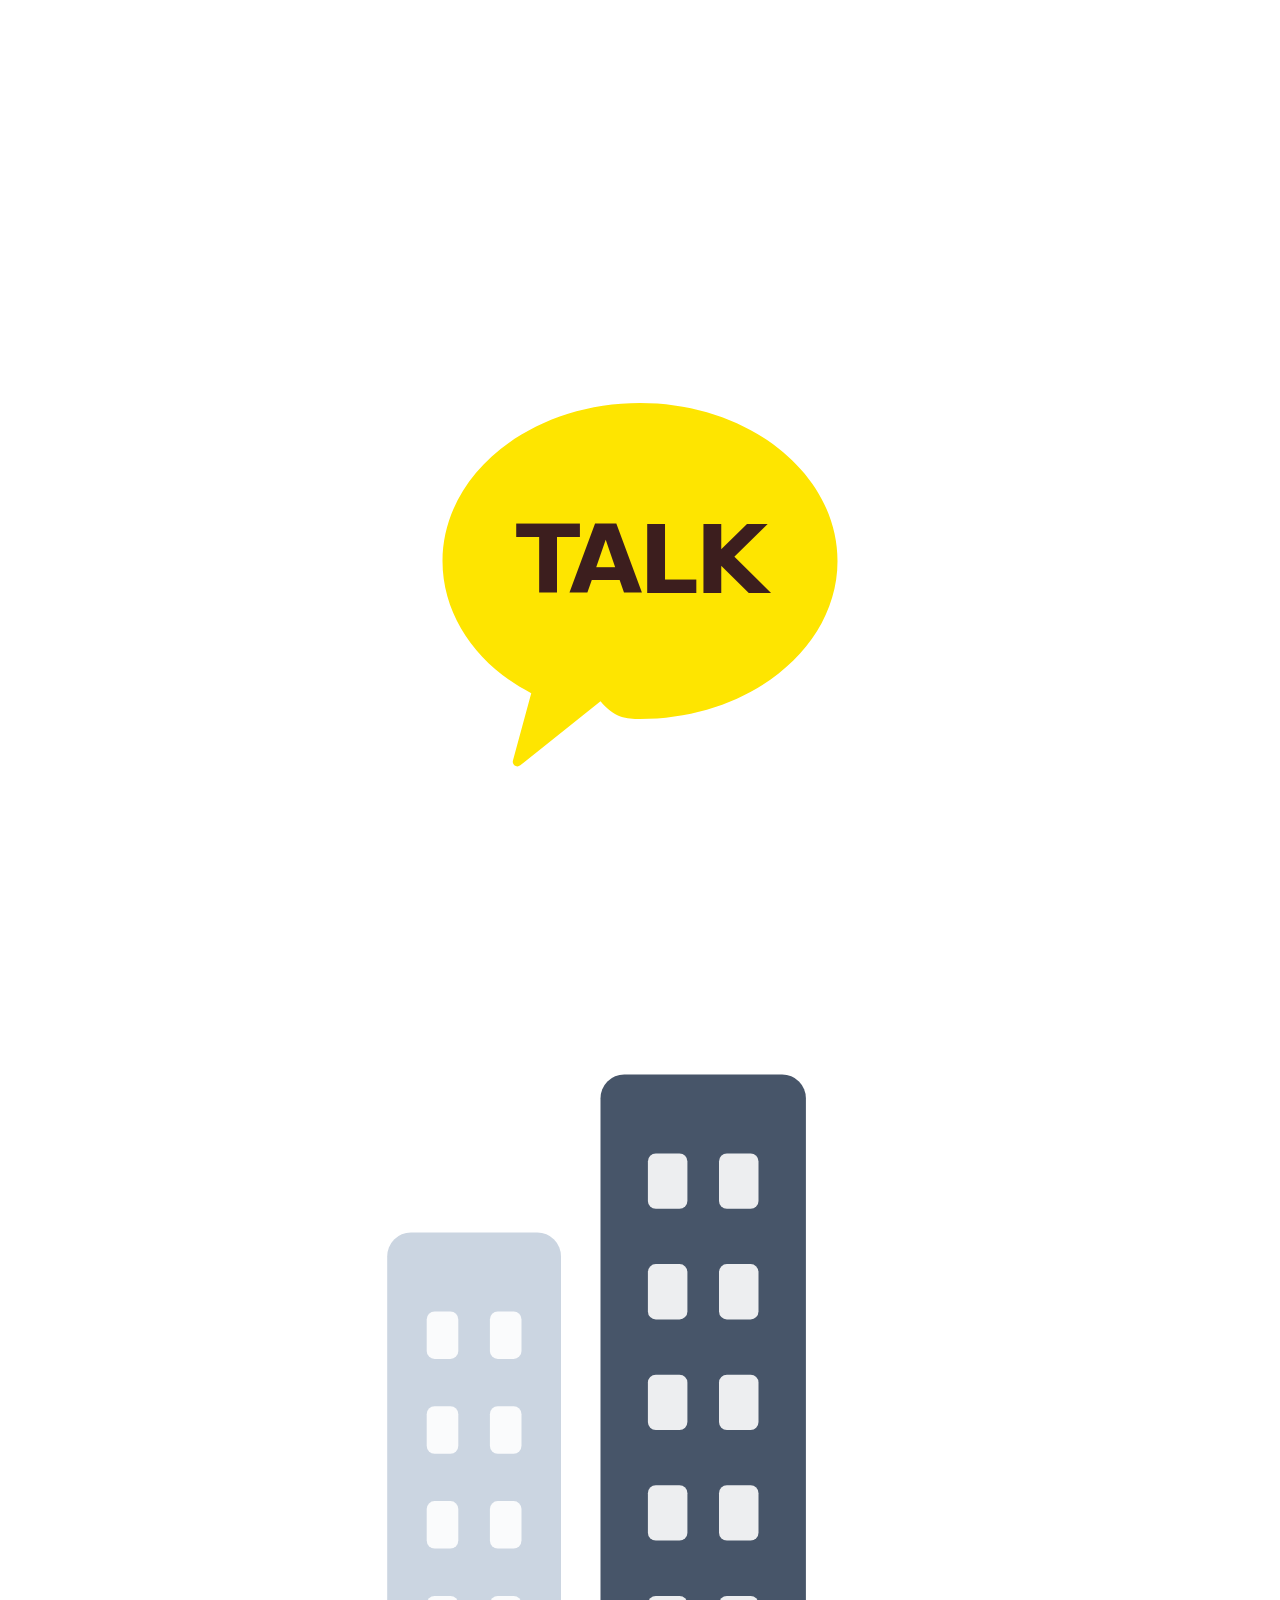
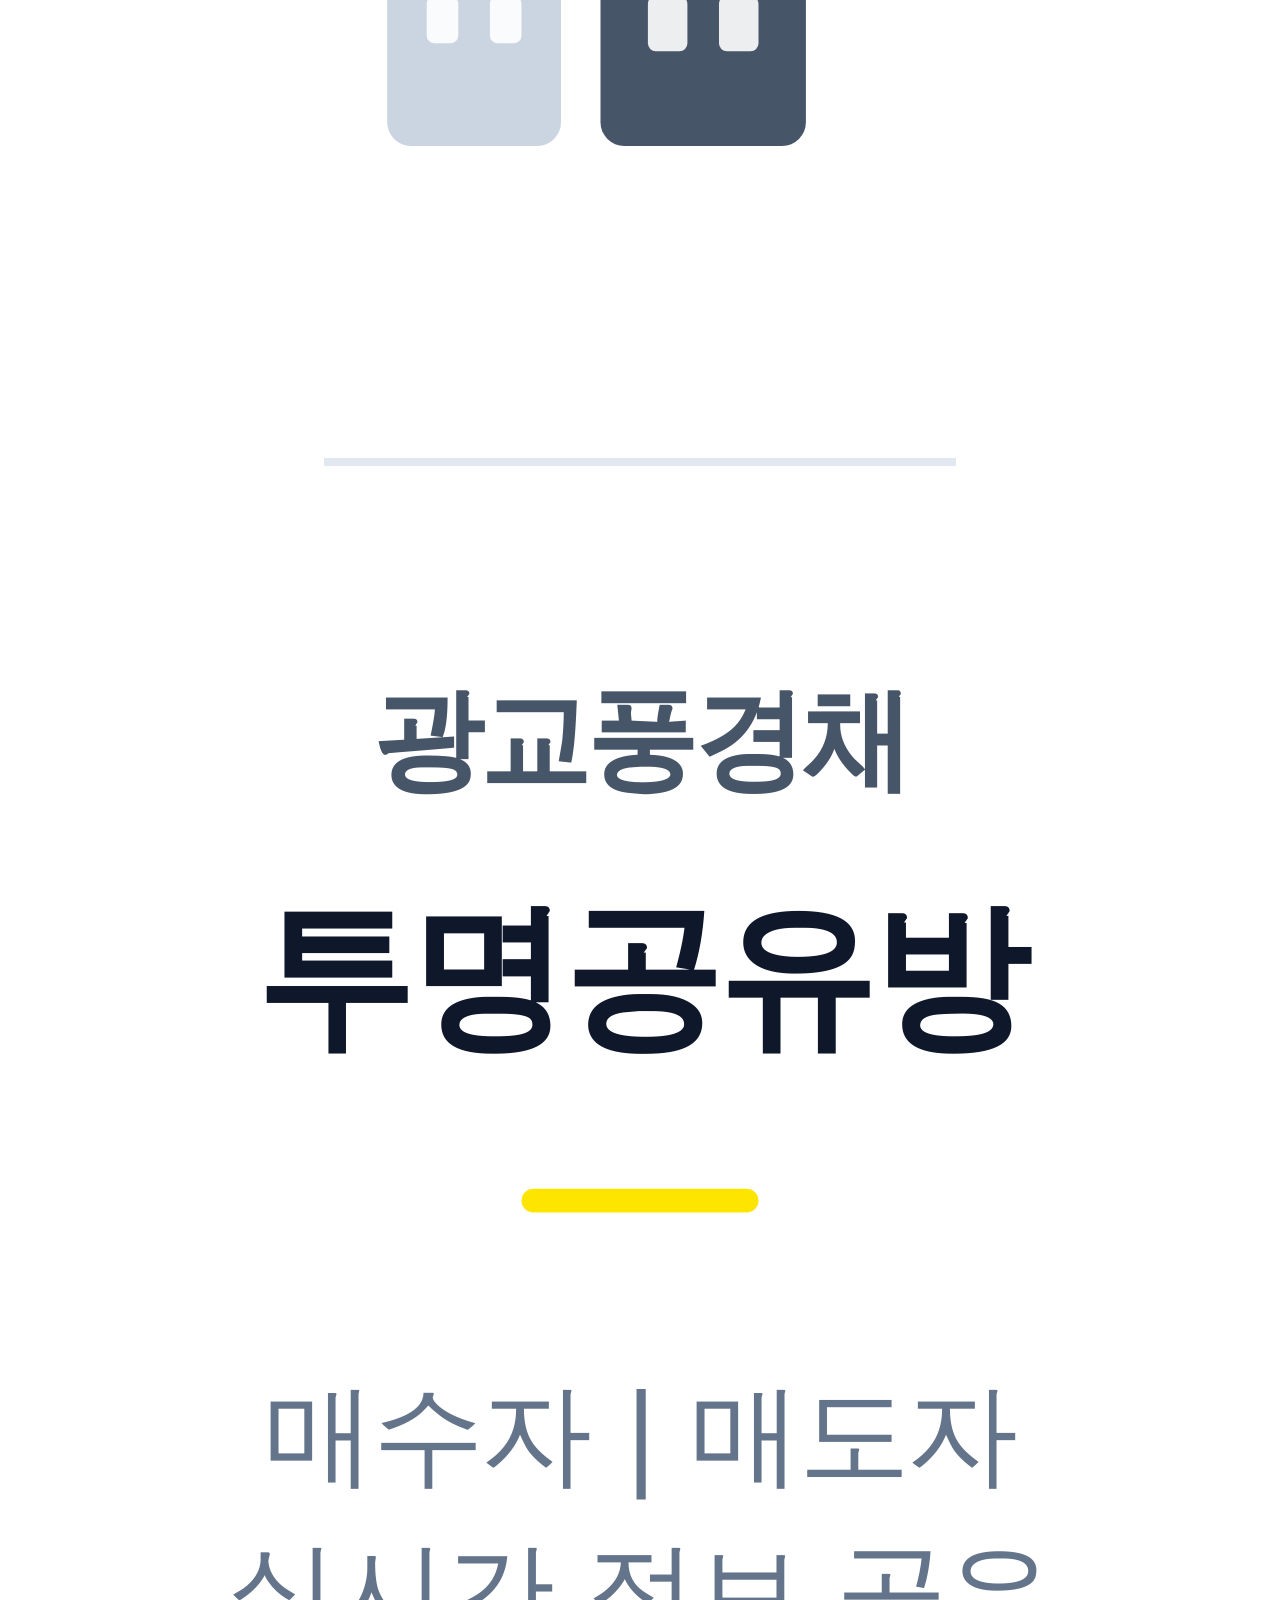
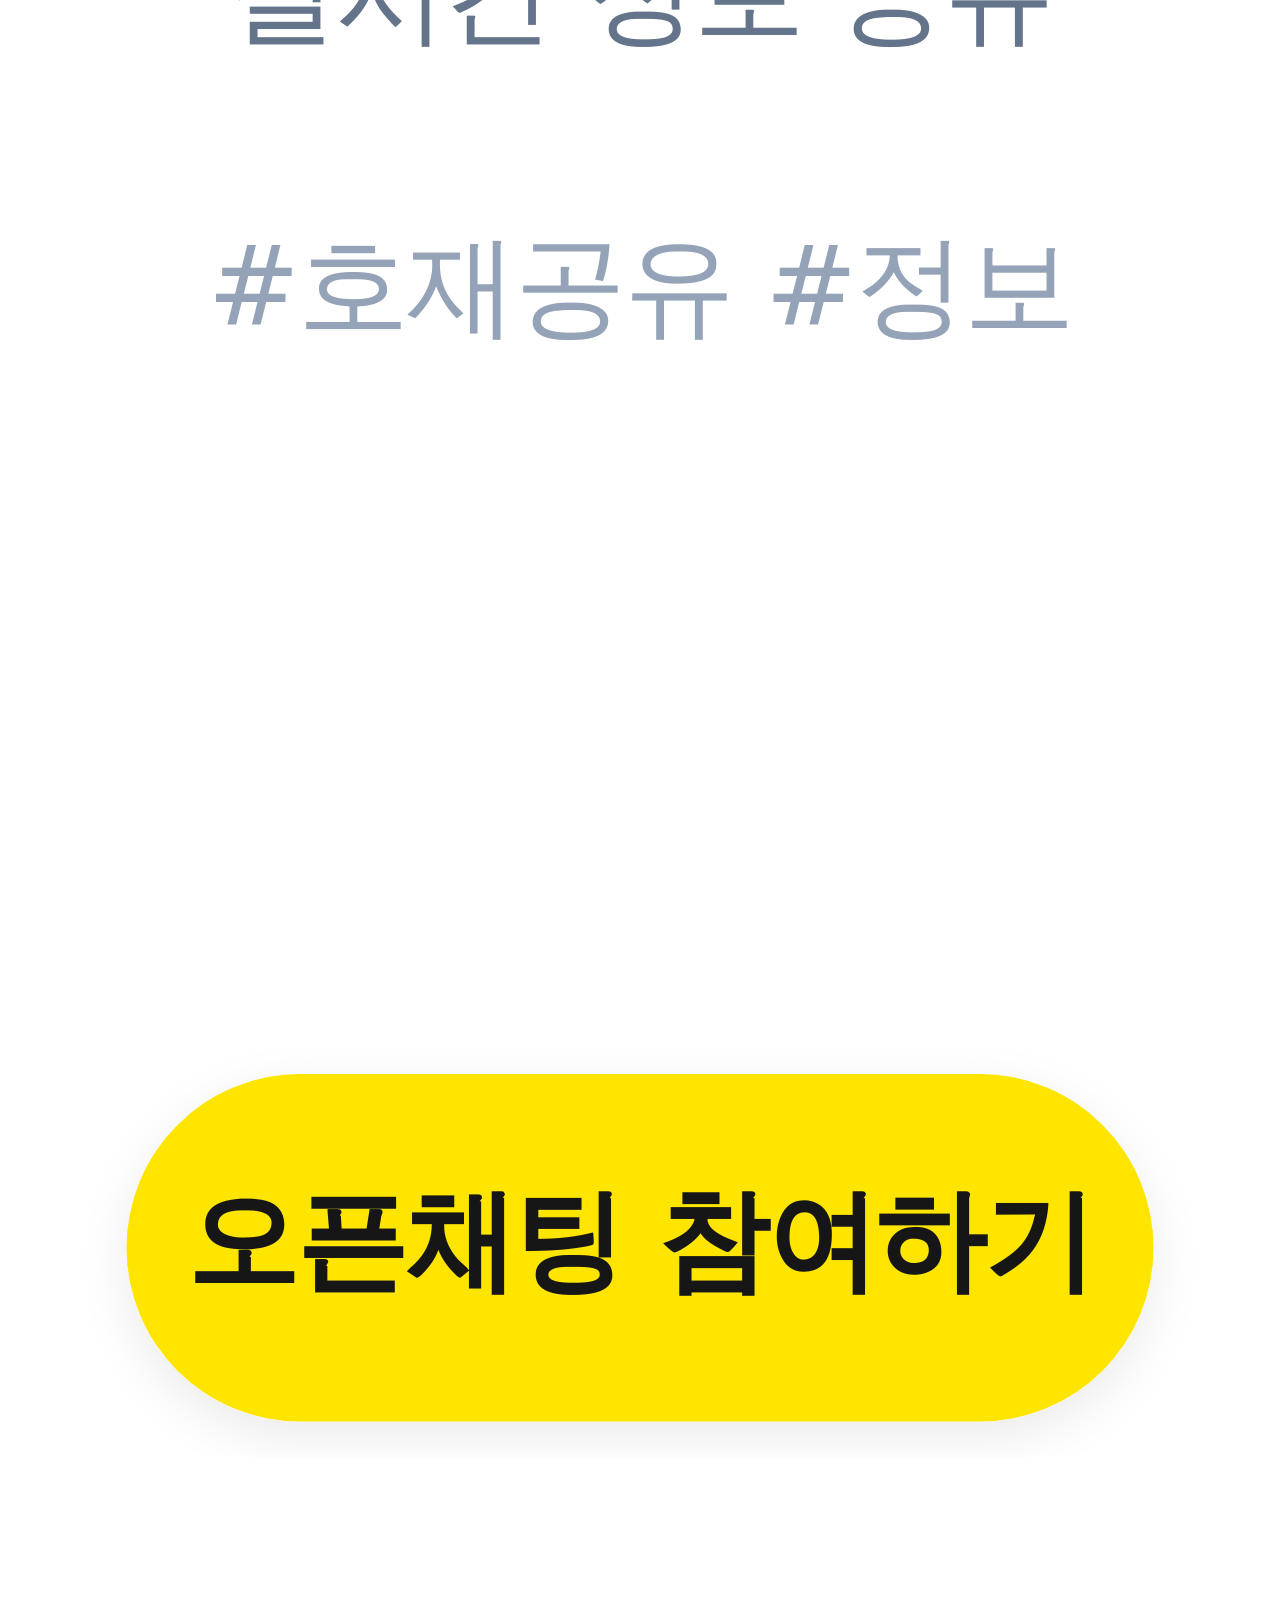
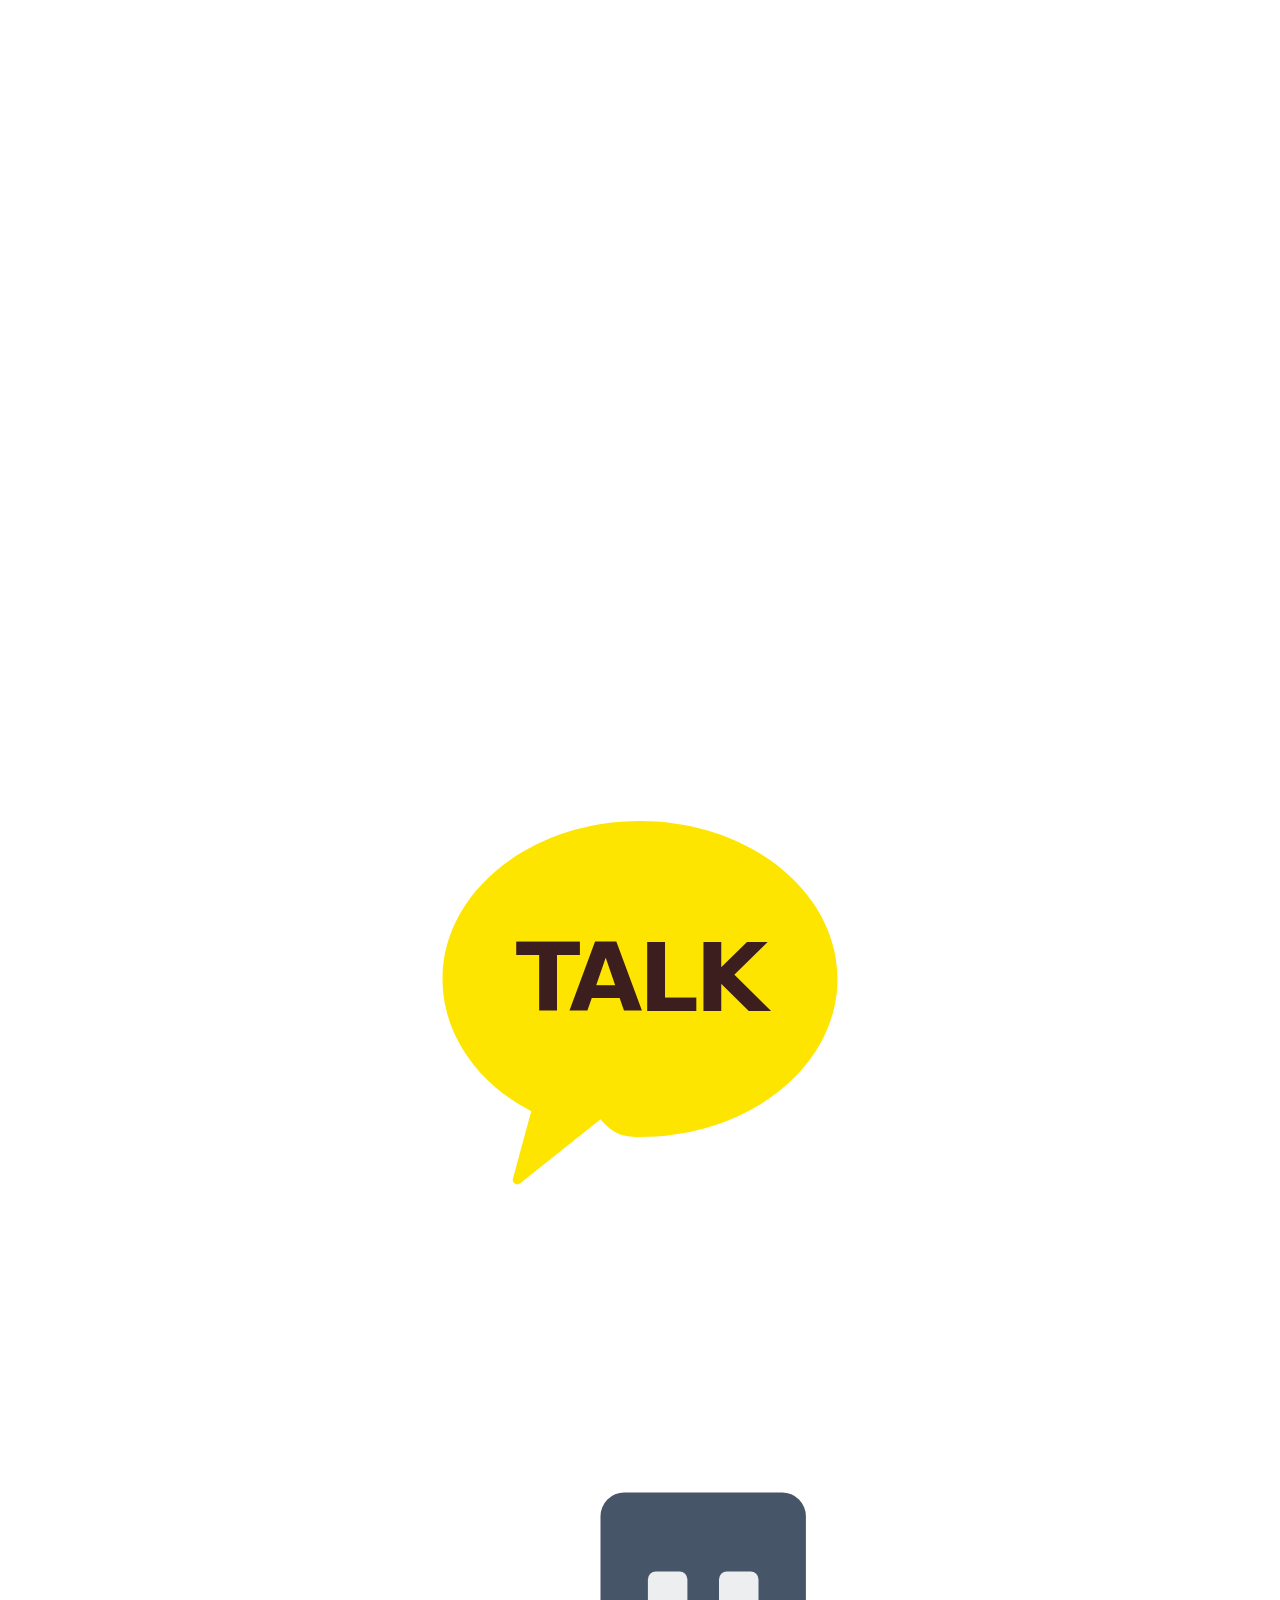
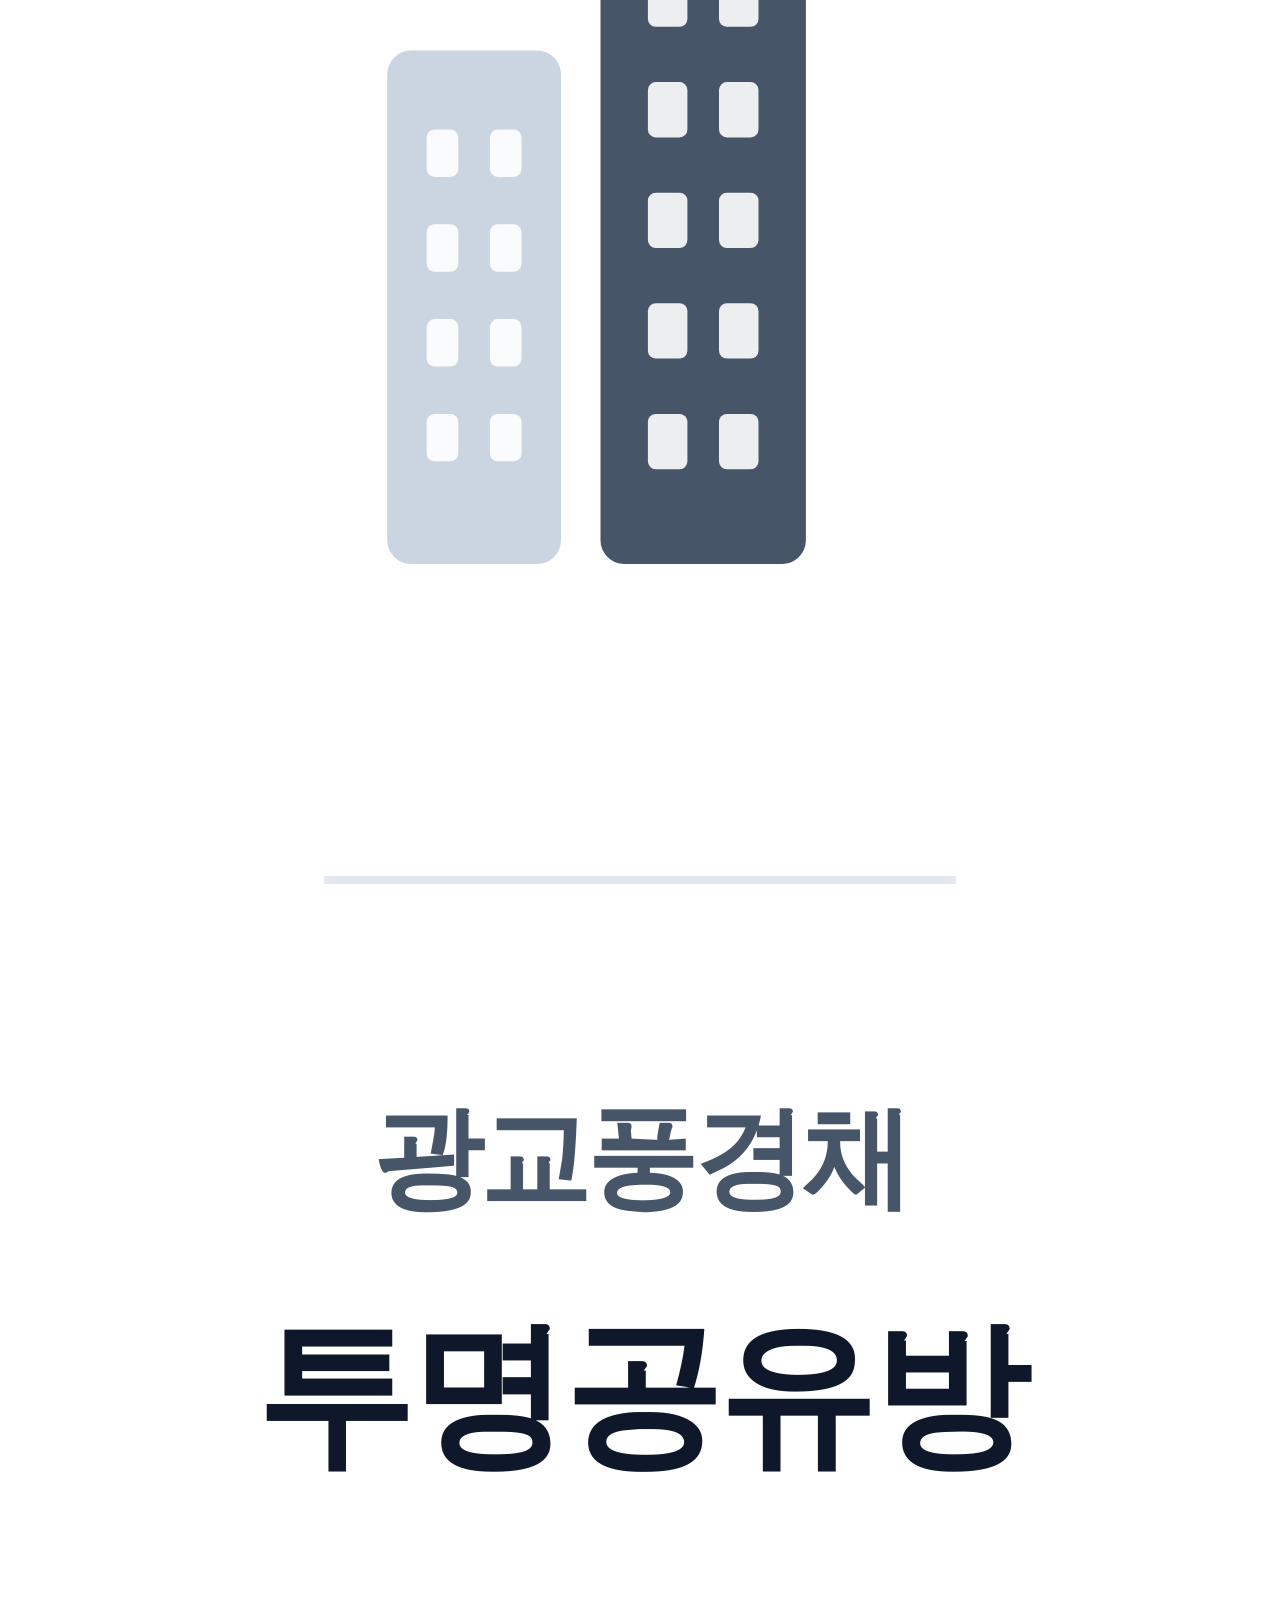
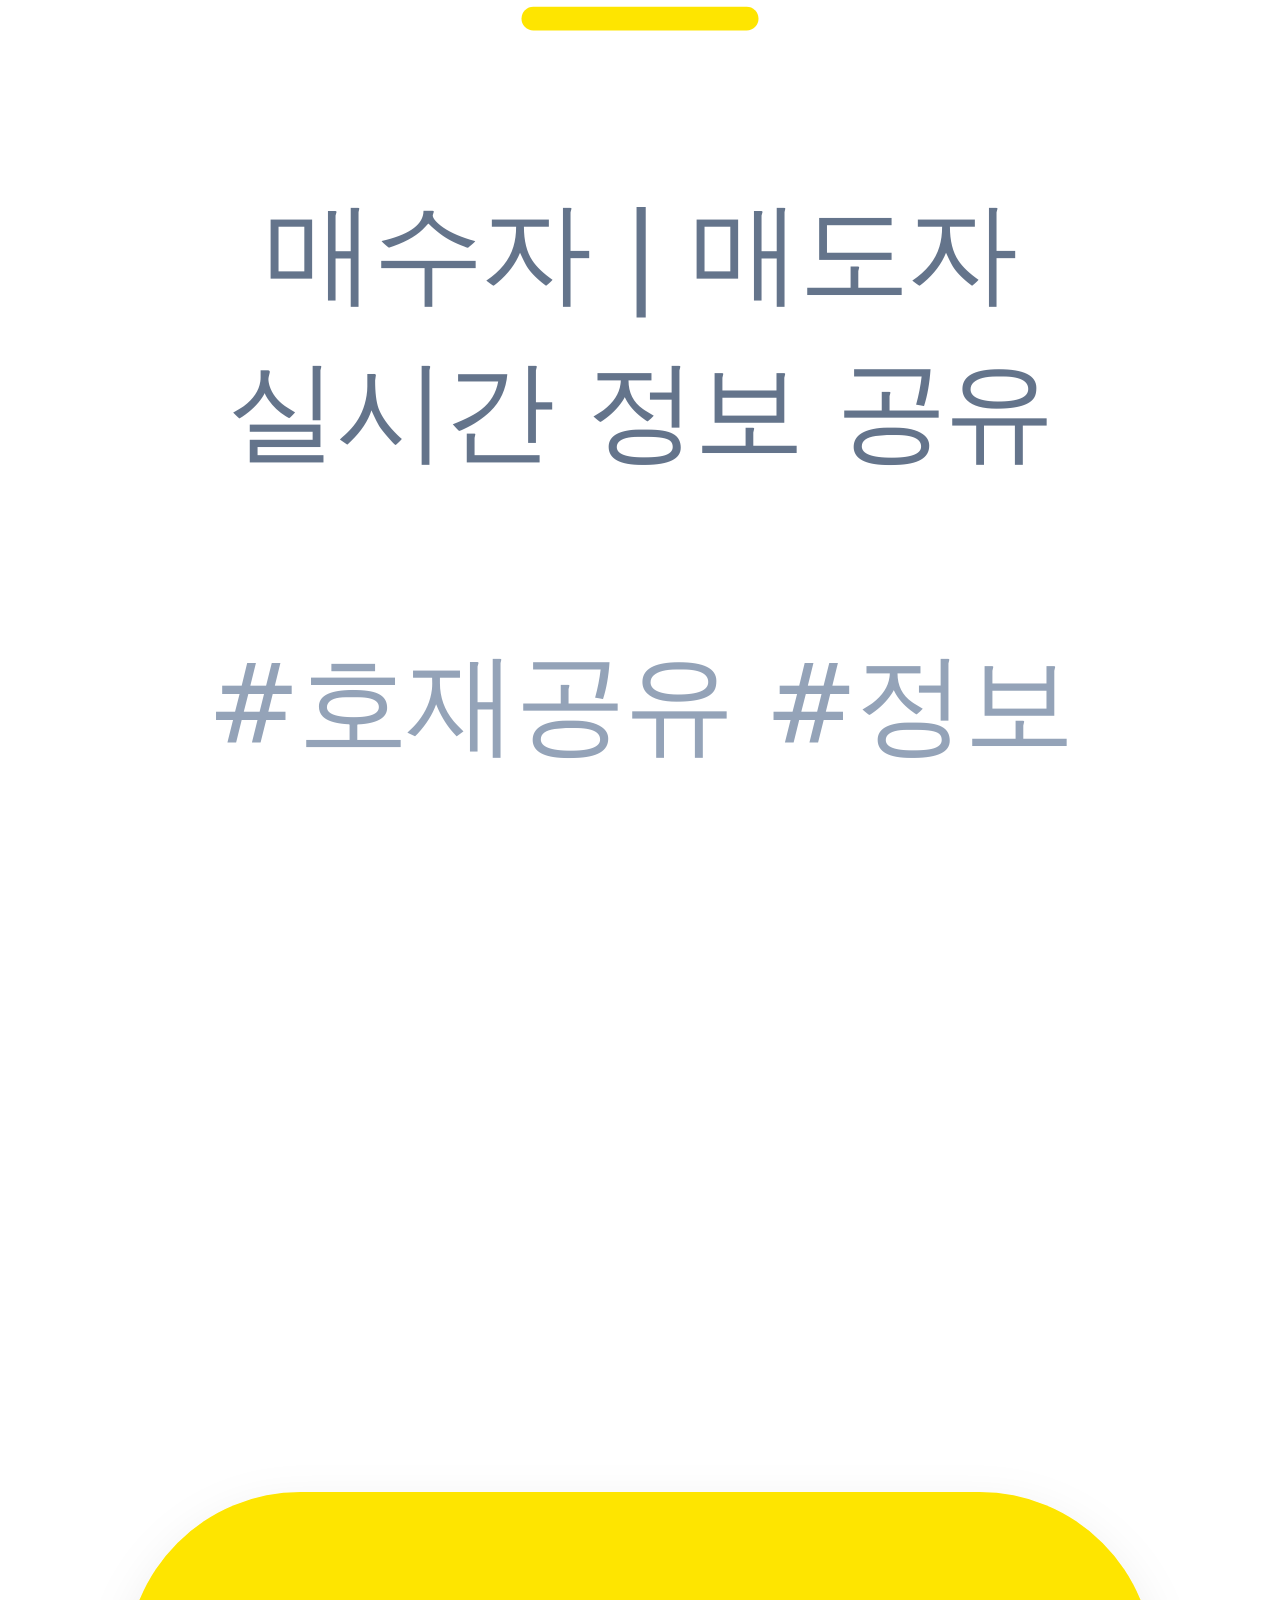
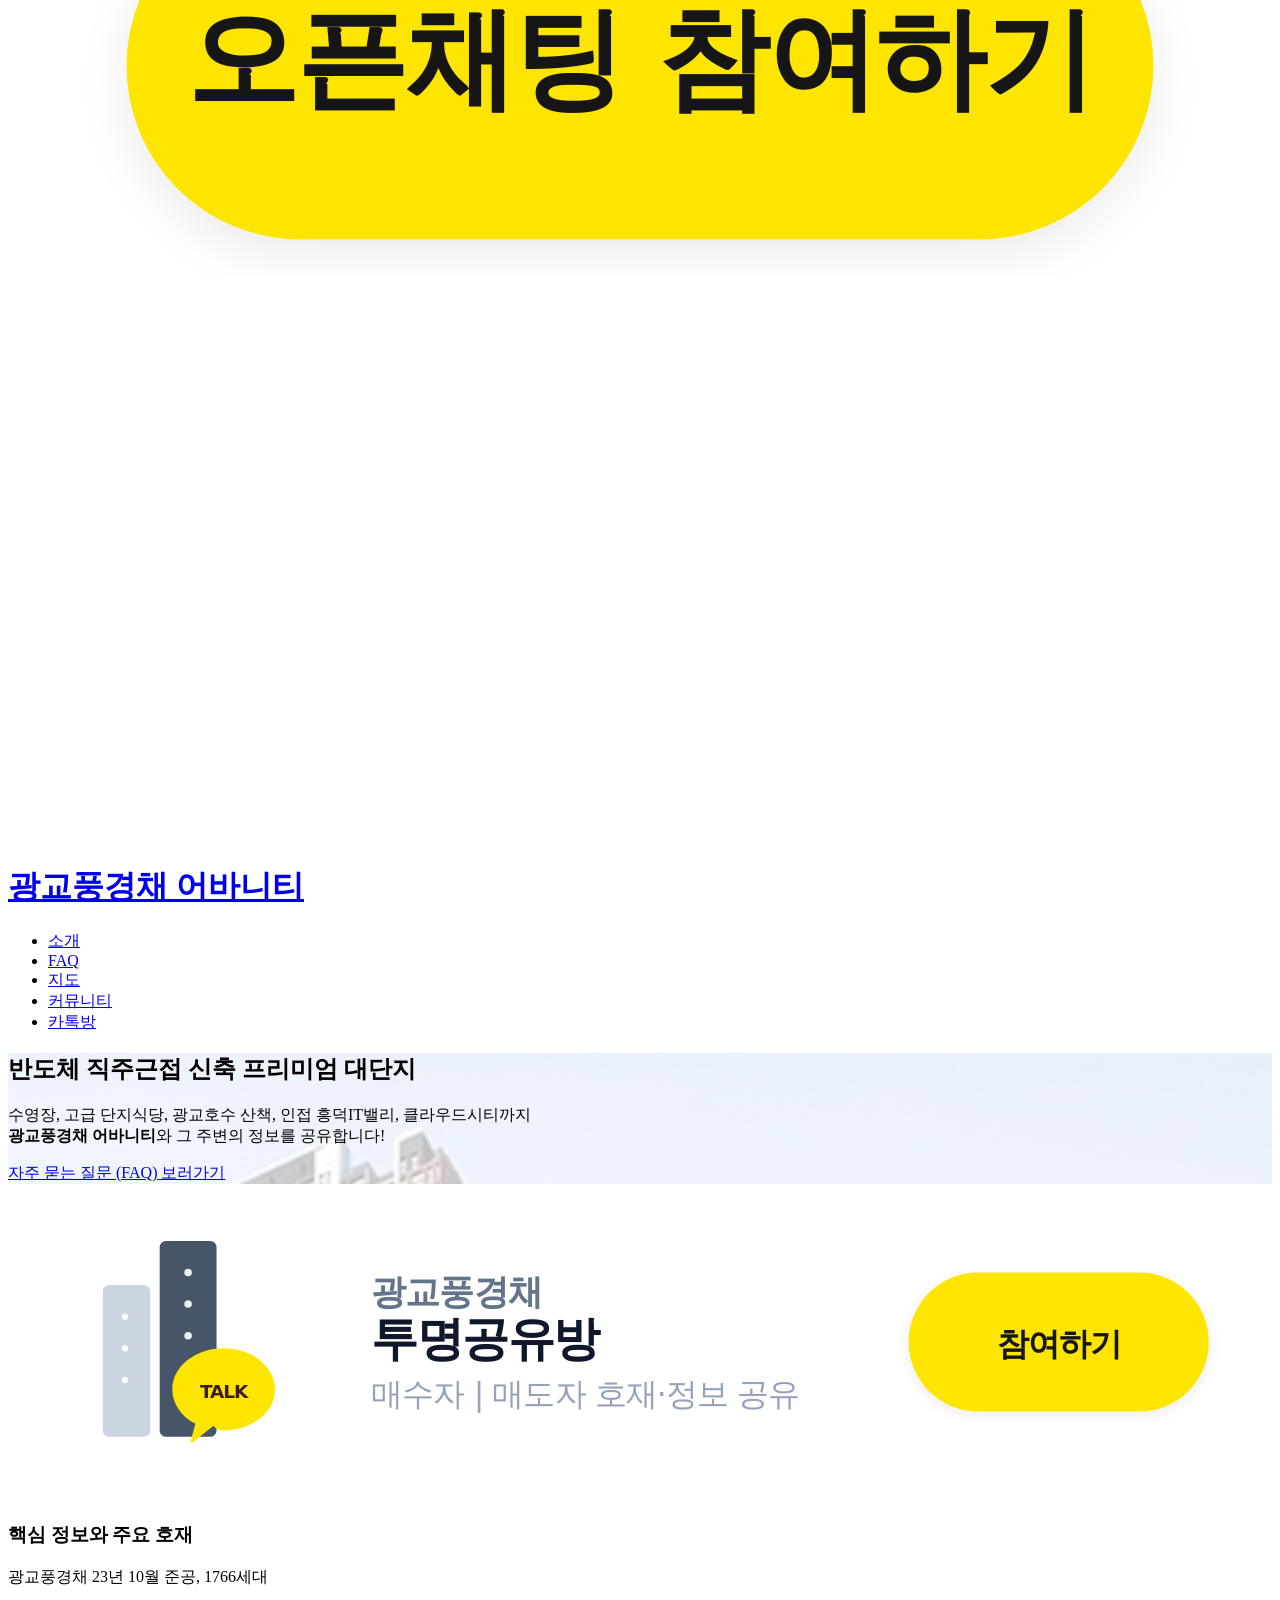
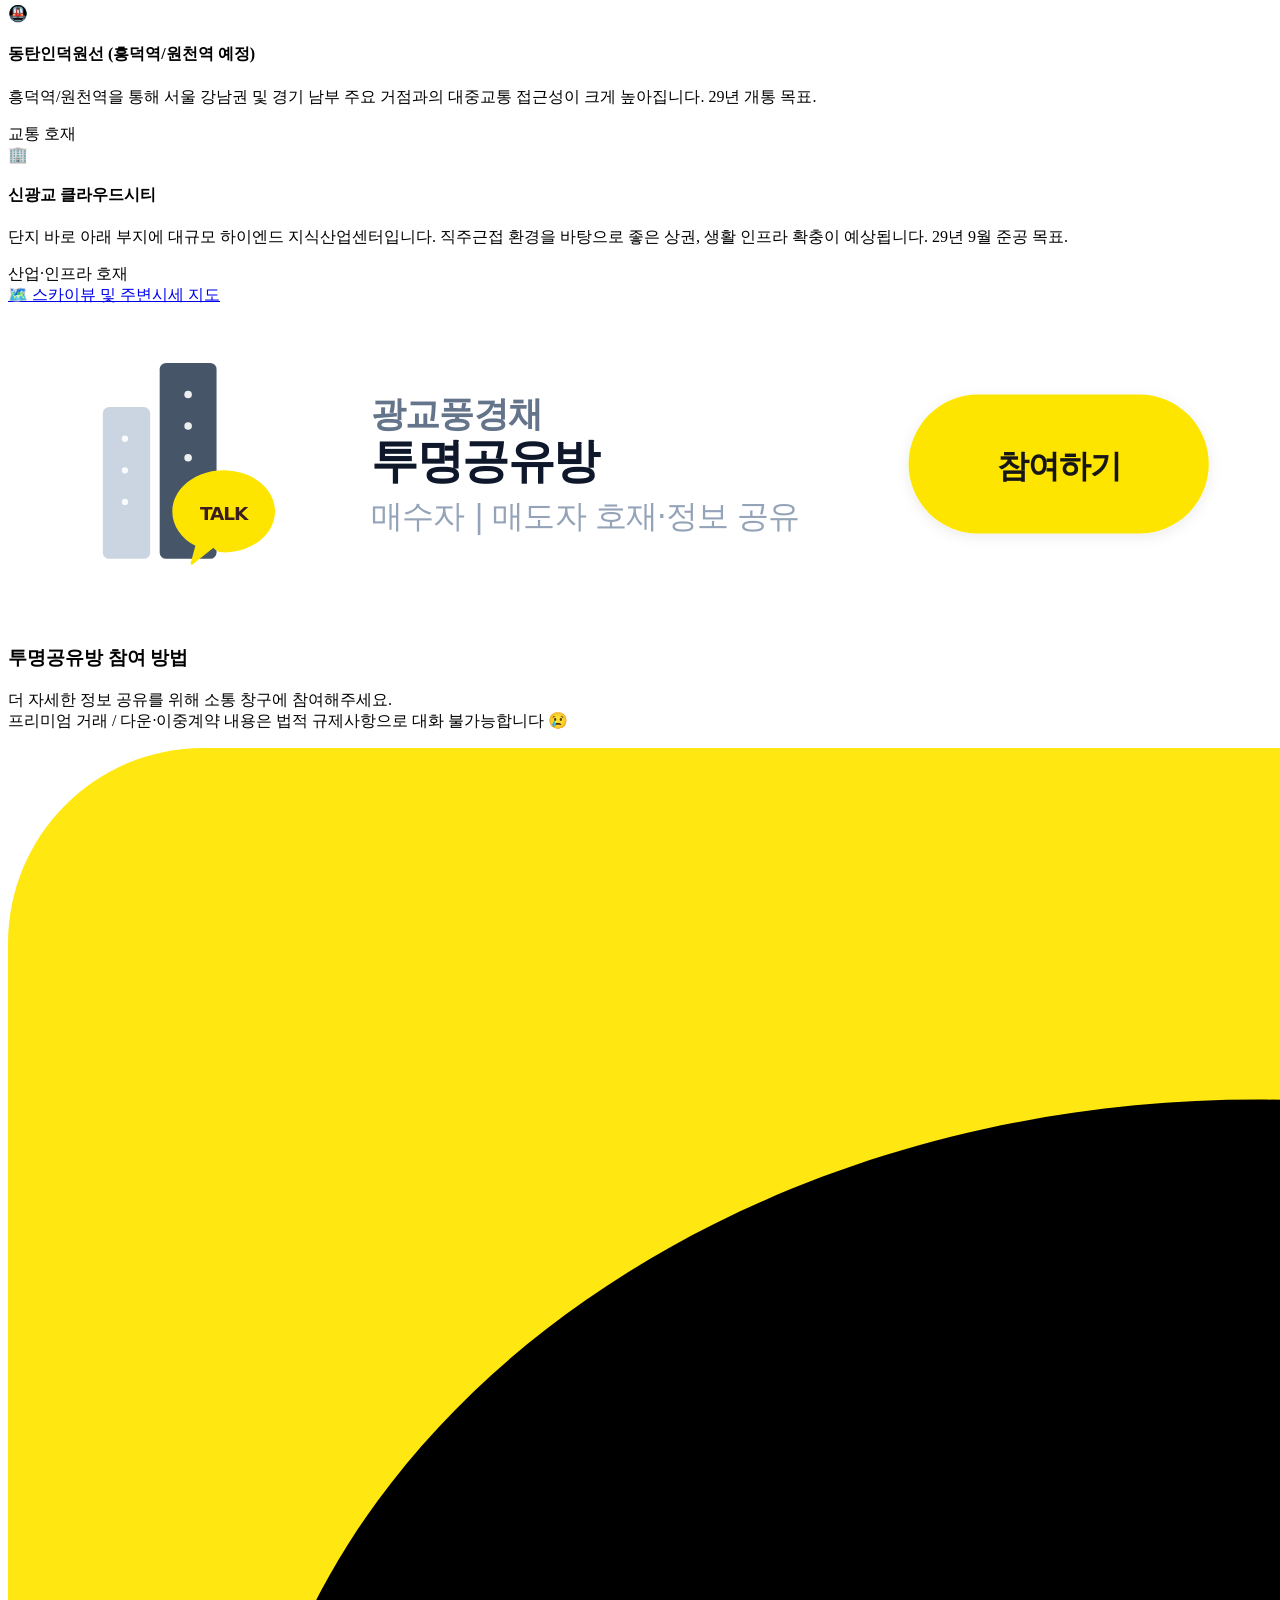
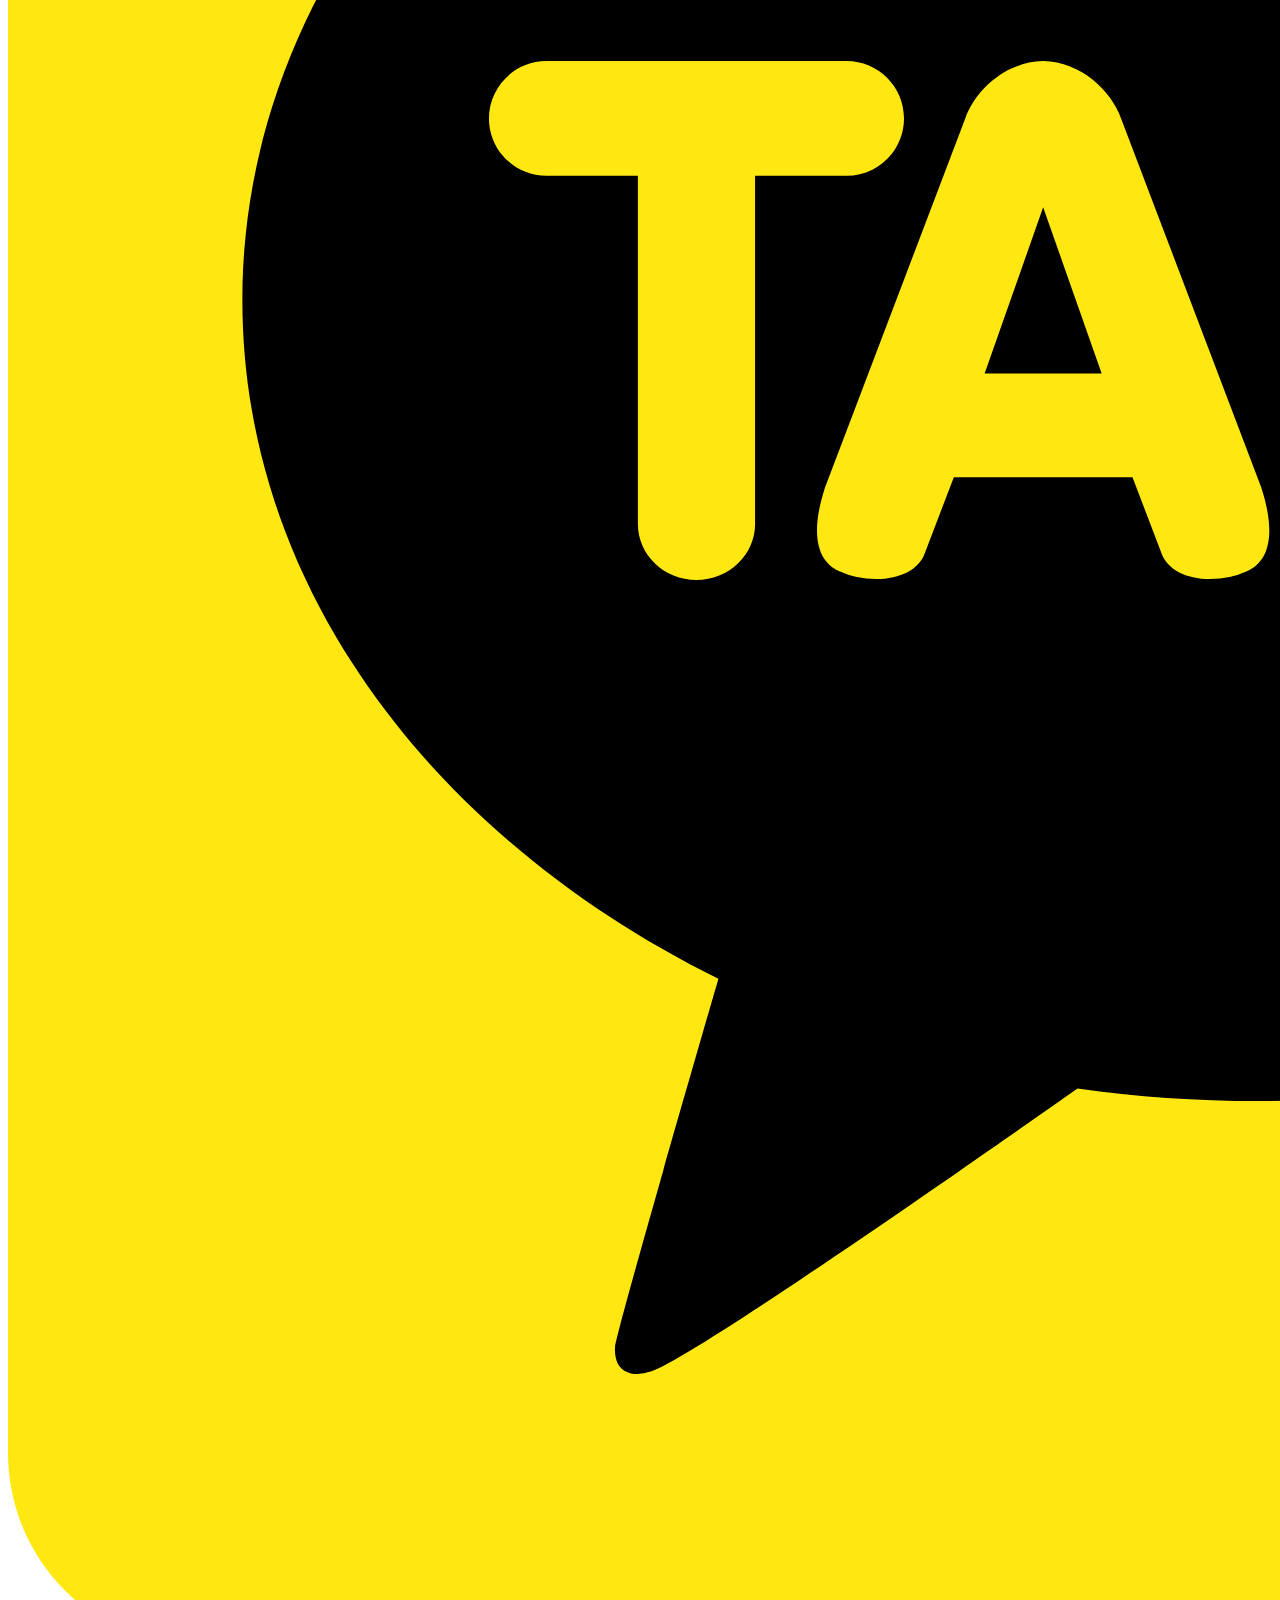
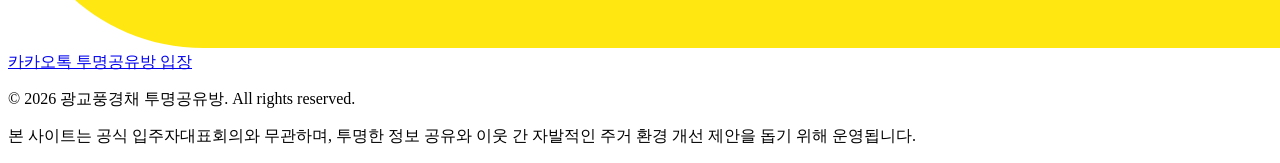
==== index.html @ d990745a "edit: tailwind js to local serving" ====
<!DOCTYPE html>
<html lang="ko">

<head>
  <meta charset="UTF-8">
  <meta name="description" content="광교 풍경채 어바니티 민간임대 분양전환 확정분양가, 매매 방법 및 셔세권 교통 정보를 확인하세요.">
  <meta name="keywords" content="광교풍경채어바니티, 광교풍경채 분양전환, 광교풍경채 확정분양가, 광교 셔세권, 광교풍경채 매매, 투명공유방">
  <meta name="author" content="광교풍경채 투명공유방">
  <meta name="viewport" content="width=device-width, initial-scale=1.0">
  <meta name="naver-site-verification" content="02f1d2320af2231dae1516101f982f30d9b54d64" />
  <meta name="google-site-verification" content="4tv2a6oHU7ILI0ojtUG7Ut1Gt9RztHcK4uNn3XYdwiI" />
  <meta property="og:type" content="website">
  <meta property="og:url" content="https://jeilpkc.github.io/">
  <meta property="og:title" content="광교 풍경채 어바니티 알아보기! 반도체 직주근접">
  <meta property="og:description" content="광교 풍경채 어바니티 민간임대 분양전환 확정분양가, 매매 방법 및 셔세권 교통 정보를 확인하세요.">
  <meta property="og:image" content="https://jeilpkc.github.io/assets/001-apartment.jpg">
  <title>광교 풍경채 어바니티 알아보기! 반도체 직주근접</title>
  <link rel="icon" type="image/svg+xml" href="assets/002-favicon.svg">
  <link rel="canonical" href="https://jeilpkc.github.io/">

  <!-- Tailwind CSS CDN -->
  <script src="js/tailwind.js"></script>
  <link rel="stylesheet" href="css/style.css?v=1.8">

  <script async src="https://www.googletagmanager.com/gtag/js?id=G-49TQZPEJB3"></script>
  <script>
    window.dataLayer = window.dataLayer || [];
    function gtag() { dataLayer.push(arguments); }
    gtag('js', new Date());
    gtag('config', 'G-49TQZPEJB3');
  </script>
</head>

<body class="font-sans antialiased text-gray-800 bg-slate-50 flex flex-col min-h-screen relative">

  <!-- Desktop Left Banner (Only visible on screens >= 1280px) -->
  <aside
    class="hidden xl:flex fixed left-[15px] 2xl:left-[calc(50%-840px)] top-28 w-[120px] 2xl:w-[160px] h-[660px] bg-slate-100 border border-dashed border-slate-300 rounded-lg shadow-sm z-40 items-center justify-center p-2 text-center">
    <a href="https://open.kakao.com/o/pOlGIDvi" class="w-full h-full flex flex-col justify-center items-center gap-2" target="_blank">
      <img src="assets/banner-desktop-kakao-open.svg" alt="좌측배너" class="w-full h-full object-cover rounded hidden"
        onload="this.classList.remove('hidden'); this.nextElementSibling.style.display='none';"
        onerror="this.style.display='none';">
      
      <!-- 이미지 로드에 실패했을 때만 표시되는 영역 -->
      <div class="flex flex-col items-center justify-center text-slate-400">
        <span class="text-xl mb-1">📢</span>
        <span class="text-xs font-semibold">광교풍경채<br>투명공유방</span>
        <span class="text-[10px] text-slate-400 mt-1">좌측</span>
      </div>
    </a>
  </aside>

  <!-- Desktop Right Banner (Only visible on screens >= 1280px) -->
  <aside
    class="hidden xl:flex fixed right-[15px] 2xl:right-[calc(50%-840px)] top-28 w-[120px] 2xl:w-[160px] h-[660px] bg-slate-100 border border-dashed border-slate-300 rounded-lg shadow-sm z-40 items-center justify-center p-2 text-center">
    <a href="https://open.kakao.com/o/pOlGIDvi" class="w-full h-full flex flex-col justify-center items-center gap-2" target="_blank">
      <img src="assets/banner-desktop-kakao-open.svg" alt="우측배너" class="w-full h-full object-cover rounded hidden"
        onload="this.classList.remove('hidden'); this.nextElementSibling.style.display='none';"
        onerror="this.style.display='none';">
      
      <!-- 이미지 로드에 실패했을 때만 표시되는 영역 -->
      <div class="flex flex-col items-center justify-center text-slate-400">
        <span class="text-xl mb-1">📢</span>
        <span class="text-xs font-semibold">광교풍경채<br>투명공유방</span>
        <span class="text-[10px] text-slate-400 mt-1">우측</span>
      </div>
    </a>
  </aside>

  <!-- Header -->
  <header class="bg-white border-b border-gray-200 sticky top-0 z-50">
    <div class="max-w-6xl mx-auto px-4 md:px-6 py-4 flex flex-col md:flex-row md:justify-between md:items-center gap-4">
      <a href="index.html" class="hover:opacity-80 transition duration-200">
        <h1 class="text-xl font-bold text-slate-800">광교풍경채 <span class="text-[#0066cc] text-lg">어바니티</span></h1>
      </a>
      <nav>
        <ul class="flex gap-5 flex-wrap justify-center">
          <li><a href="index.html" class="text-sm font-semibold text-[#0066cc] transition">소개</a></li>
          <li><a href="faq.html" class="text-sm font-medium text-gray-600 hover:text-[#0066cc] transition">FAQ</a></li>
          <li><a href="map.html" class="text-sm font-medium text-gray-600 hover:text-[#0066cc] transition">지도</a></li>
          <li><a href="community.html"
              class="text-sm font-medium text-gray-600 hover:text-[#0066cc] transition">커뮤니티</a></li>
          <li><a href="kakao.html"
              class="text-sm font-medium text-gray-600 hover:text-[#0066cc] transition">카톡방</a></li>
        </ul>
      </nav>
    </div>
  </header>

  <!-- Hero Section -->
  <section id="intro"
    class="relative min-h-[50vh] flex items-center justify-center text-center px-4 py-16 bg-cover bg-no-repeat"
    style="background-image: linear-gradient(rgba(255, 255, 255, 0.7), rgba(255, 255, 255, 0.7)), url('https://jeilpkc.github.io/assets/001-apartment.jpg'); background-position: center 15%;">
    <div class="max-w-3xl mx-auto">
      <h2 class="text-3xl md:text-4xl font-extrabold text-black mb-5 tracking-tight break-keep">반도체 직주근접 신축 프리미엄 대단지
      </h2>
      <p class="text-base md:text-lg font-medium text-gray-800 mb-6 leading-relaxed break-keep">
        수영장, 고급 단지식당, 광교호수 산책, 인접 흥덕IT밸리, 클라우드시티까지<br>
        <b>광교풍경채 <span class="text-[#0066cc] text-lg">어바니티</span></b>와 그 주변의 정보를 공유합니다!
      </p>
      <div>
        <a href="faq.html"
          class="inline-block bg-[#0066cc] hover:bg-blue-700 text-white px-7 py-3 rounded-md font-bold text-base transition">
          자주 묻는 질문 (FAQ) 보러가기
        </a>
      </div>
    </div>
  </section>

  <!-- Mobile Section Banner 1 (Only visible below 1280px) -->
  <div class="xl:hidden bg-slate-100 border-y border-gray-200 py-3 px-4 text-center">
    <div class="max-w-3xl mx-auto">
      <a href="https://open.kakao.com/o/pOlGIDvi"
        class="relative flex items-center justify-center min-h-[100px] bg-white hover:bg-gray-50 border border-dashed border-gray-300 rounded-lg overflow-hidden transition" target="_blank">
        <img src="assets/banner-mobile-kakao-open.svg" alt="광고 영역"
          class="w-full h-auto max-h-[100px] rounded mx-auto object-cover hidden" 
          onload="this.classList.remove('hidden'); this.nextElementSibling.style.display='none';"
          onerror="this.style.display='none';">
        
        <span class="block text-xs text-slate-400 font-semibold">📢<br>광교풍경채<br>투명공유방</span>
      </a>
    </div>
  </div>

  <!-- Developments Section -->
  <section id="developments" class="py-16 md:py-5 bg-white">
    <div class="max-w-5xl mx-auto px-4">
      <h3 class="text-2xl md:text-3xl font-bold text-center text-slate-800 mb-2">핵심 정보와 주요 호재</h3>
      <p class="text-center text-gray-800 max-w-2xl mx-auto mb-12 break-keep text-sm md:text-base">
        광교풍경채 23년 10월 준공, 1766세대
      </p>

      <div class="grid grid-cols-1 md:grid-cols-2 gap-8">
        <!-- Card 1 -->
        <div
          class="bg-white border border-gray-200 rounded-lg p-8 shadow-sm hover:-translate-y-1 hover:shadow-md transition duration-300">
          <div class="text-4xl mb-4">🚇</div>
          <h4 class="text-lg font-bold text-slate-800 mb-3">동탄인덕원선 (흥덕역/원천역 예정)</h4>
          <p class="text-sm text-gray-600 mb-5 leading-relaxed break-keep">
            흥덕역/원천역을 통해 서울 강남권 및 경기 남부 주요 거점과의 대중교통 접근성이 크게 높아집니다. 29년 개통 목표.
          </p>
          <span class="inline-block bg-sky-50 text-[#0066cc] px-3 py-1 rounded-full text-xs font-semibold">교통 호재</span>
        </div>

        <!-- Card 2 -->
        <div
          class="bg-white border border-gray-200 rounded-lg p-8 shadow-sm hover:-translate-y-1 hover:shadow-md transition duration-300">
          <div class="text-4xl mb-4">🏢</div>
          <h4 class="text-lg font-bold text-slate-800 mb-3">신광교 클라우드시티</h4>
          <p class="text-sm text-gray-600 mb-5 leading-relaxed break-keep">
            단지 바로 아래 부지에 대규모 하이엔드 지식산업센터입니다. 직주근접 환경을 바탕으로 좋은 상권, 생활 인프라 확충이 예상됩니다. 29년 9월 준공 목표.
          </p>
          <span class="inline-block bg-sky-50 text-[#0066cc] px-3 py-1 rounded-full text-xs font-semibold">산업·인프라
            호재</span>
        </div>
      </div>


      <div class="flex justify-center mt-10">
        <a href="map.html"
          class="inline-flex items-center gap-2 bg-[#0066cc] hover:bg-blue-700 text-white px-7 py-3.5 rounded-full font-semibold text-base transition shadow">
          🗺️ 스카이뷰 및 주변시세 지도
        </a>
      </div>

    </div>
    <!-- Mobile Section Banner 2 (Only visible below 1280px) -->
    <div class="xl:hidden mt-10 max-w-3xl mx-auto text-center">
      <a href="https://open.kakao.com/o/pOlGIDvi"
        class="relative flex items-center justify-center min-h-[100px] bg-slate-100 hover:bg-slate-200 border border-dashed border-gray-300 rounded-lg overflow-hidden transition" target="_blank">
        <img src="assets/banner-mobile-kakao-open.svg" alt="광고 영역"
          class="w-full h-auto max-h-[100px] rounded mx-auto object-cover hidden" 
          onload="this.classList.remove('hidden'); this.nextElementSibling.style.display='none';"
          onerror="this.style.display='none';">
        <span class="block text-xs text-slate-400 font-semibold">📢<br>광교풍경채<br>투명공유방</span>
      </a >
    </div>
  </section>



  <!-- Join Section -->
  <section id="join" class="py-16 md:py-20 bg-gray-100 text-center">
    <div class="max-w-4xl mx-auto px-4">
      <h3 class="text-2xl md:text-3xl font-bold text-slate-800 mb-2">투명공유방 참여 방법</h3>
      <p class="text-center text-gray-500 mb-8 break-keep text-sm md:text-base">
        더 자세한 정보 공유를 위해 소통 창구에 참여해주세요.<br>
        <span class="text-sm text-red-500 font-semibold block mt-2">프리미엄 거래 / 다운·이중계약 내용은 법적 규제사항으로 대화 불가능합니다 😢</span>
      </p>
      <div class="flex justify-center">
        <a href="https://open.kakao.com/o/pOlGIDvi" target="_blank"
          class="inline-flex items-center justify-center gap-2.5 bg-[#fee500] hover:bg-[#e6ce00] text-[#191919] px-7 py-3.5 rounded-lg font-bold transition">
          <img src="assets/004-kakaologo.svg" alt="카카오톡 아이콘" class="w-6 h-6">
          카카오톡 투명공유방 입장
        </a>
      </div>
    </div>
  </section>

  <!-- Footer -->
  <footer class="bg-slate-800 text-slate-400 py-10 px-4 text-center text-sm mt-auto">
    <div class="max-w-5xl mx-auto">
      <p>&copy; 2026 광교풍경채 투명공유방. All rights reserved.</p>
      <p class="text-xs text-slate-500 mt-4 leading-relaxed max-w-3xl mx-auto opacity-70">
        본 사이트는 공식 입주자대표회의와 무관하며, 투명한 정보 공유와 이웃 간 자발적인 주거 환경 개선 제안을 돕기 위해 운영됩니다.
      </p>
    </div>
  </footer>
</body>

</html>
---- css/style.css ----
/* map.html and Leaflet-specific layout styles */
.map-section {
    background-color: #ffffff;
    border-top: 1px solid #e9ecef;
    border-bottom: 1px solid #e9ecef;
    padding: 80px 0;
}

#map {
    height: 500px;
    width: 100%;
    border-radius: 8px;
    border: 1px solid #ced4da;
    box-shadow: 0 4px 12px rgba(0, 0, 0, 0.05);
    z-index: 1; /* Prevent overlap with the navigation header */
}

/* Custom layout wrapper for Leaflet map popups */
.leaflet-popup-content-wrapper {
    border-radius: 6px;
    padding: 5px;
}

/* Community page legacy layout styles (preserved for community.html) */
.community-container {
    max-width: 1000px;
    margin: 0 auto;
    padding: 40px 20px;
}
.map-image-box {
    text-align: center;
    margin-bottom: 30px;
    background: #fff;
    padding: 20px;
    border-radius: 12px;
    box-shadow: 0 4px 15px rgba(0,0,0,0.05);
}
.map-image-box img {
    max-width: 100%;
    height: auto;
    border-radius: 8px;
}
.floor-guide {
    margin-top: 40px;
}
.floor-card {
    background: #fff;
    border-radius: 12px;
    padding: 30px;
    margin-bottom: 30px;
    box-shadow: 0 4px 15px rgba(0,0,0,0.05);
    border-left: 5px solid #3182ce;
}
.floor-badge {
    display: inline-block;
    background: #3182ce;
    color: #fff;
    padding: 5px 12px;
    border-radius: 4px;
    font-weight: bold;
    font-size: 0.9rem;
    margin-bottom: 15px;
}
.floor-card h4 {
    font-size: 1.4rem;
    color: #2d3748;
    margin-bottom: 15px;
}
.facility-tags {
    display: flex;
    flex-wrap: wrap;
    gap: 10px;
}
.facility-tag {
    background: #ebf8ff;
    color: #2b6cb0;
    padding: 8px 14px;
    border-radius: 20px;
    font-size: 0.9rem;
    font-weight: 500;
}

.community-section {
    margin-bottom: 5px;
}
.community-section-title {
    font-size: 1.6rem;
    color: #1a365d;
    margin-bottom: 5px;
    text-align: center;
}
.community-section-subtitle {
    font-size: 0.95rem;
    color: #718096;
    text-align: center;
    margin-bottom: 25px;
}
.image-caption {
    margin-top: 15px;
    font-size: 0.85rem;
    color: #718096;
}
.card-desc {
    color: #718096;
    margin-bottom: 15px;
    font-size: 0.95rem;
}

.floor-card.b2f-card {
    border-left-color: #319795;
}
.floor-badge.b2f-badge {
    background-color: #319795;
}
.facility-tag.b2f-tag {
    background-color: #e6fffa;
    color: #234e52;
}

.space-top-large {
    margin-top: 50px;
}

@media screen and (max-width: 768px) {
    .map-image-box {
        padding: 0;
        background: none;
        box-shadow: none;
        border-radius: 0;
        width: calc(100% + 40px);
        margin-left: -20px;
        margin-right: -20px;
        margin-bottom: 30px;
    }
    .map-image-box img {
        width: 100%;
        border-radius: 0;
    }
    .image-caption {
        padding: 0 20px;
        text-align: left;
    }
}
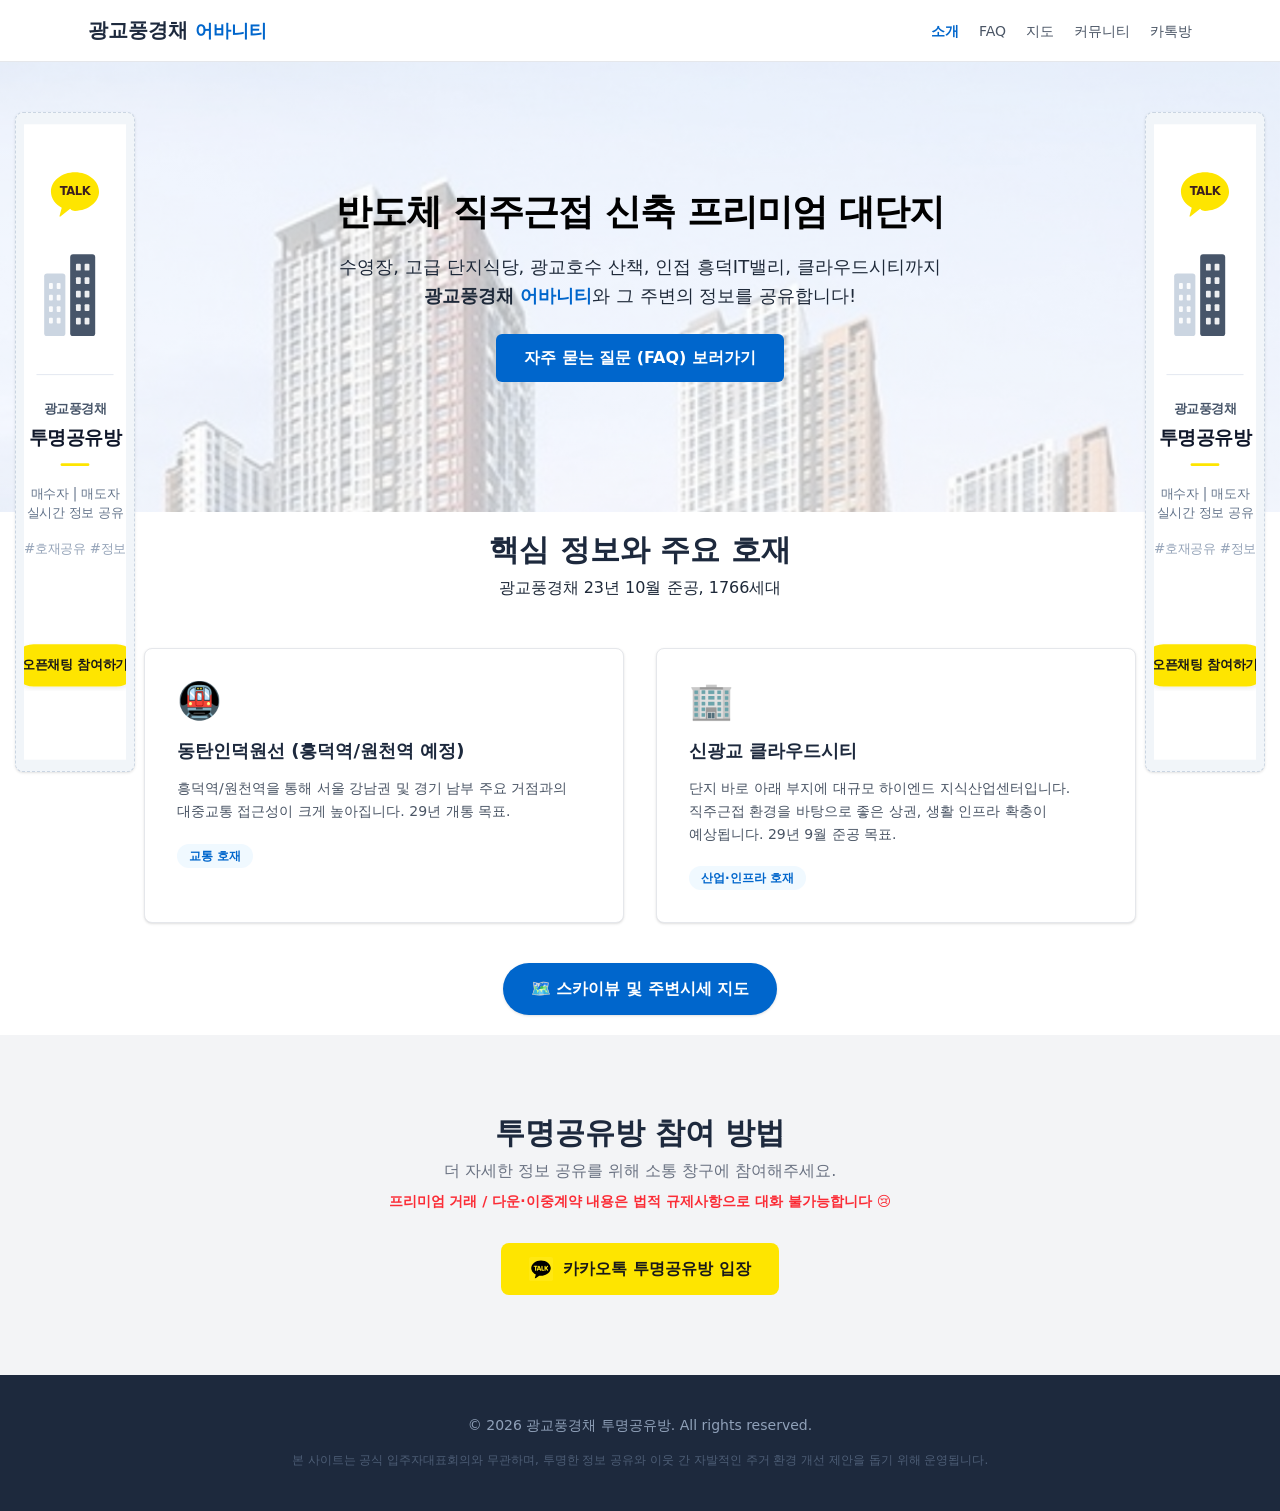
==== commit 21ceabad: "edit: tailwind js to min.css" ====
--- a/index.html
+++ b/index.html
@@ -19,8 +19,9 @@
   <link rel="canonical" href="https://jeilpkc.github.io/">
 
   <!-- Tailwind CSS CDN -->
-  <script src="js/tailwind.js"></script>
+  
   <link rel="stylesheet" href="css/style.css?v=1.8">
+  <link rel="stylesheet" href="css/tailwind.min.css">
 
   <script async src="https://www.googletagmanager.com/gtag/js?id=G-49TQZPEJB3"></script>
   <script>
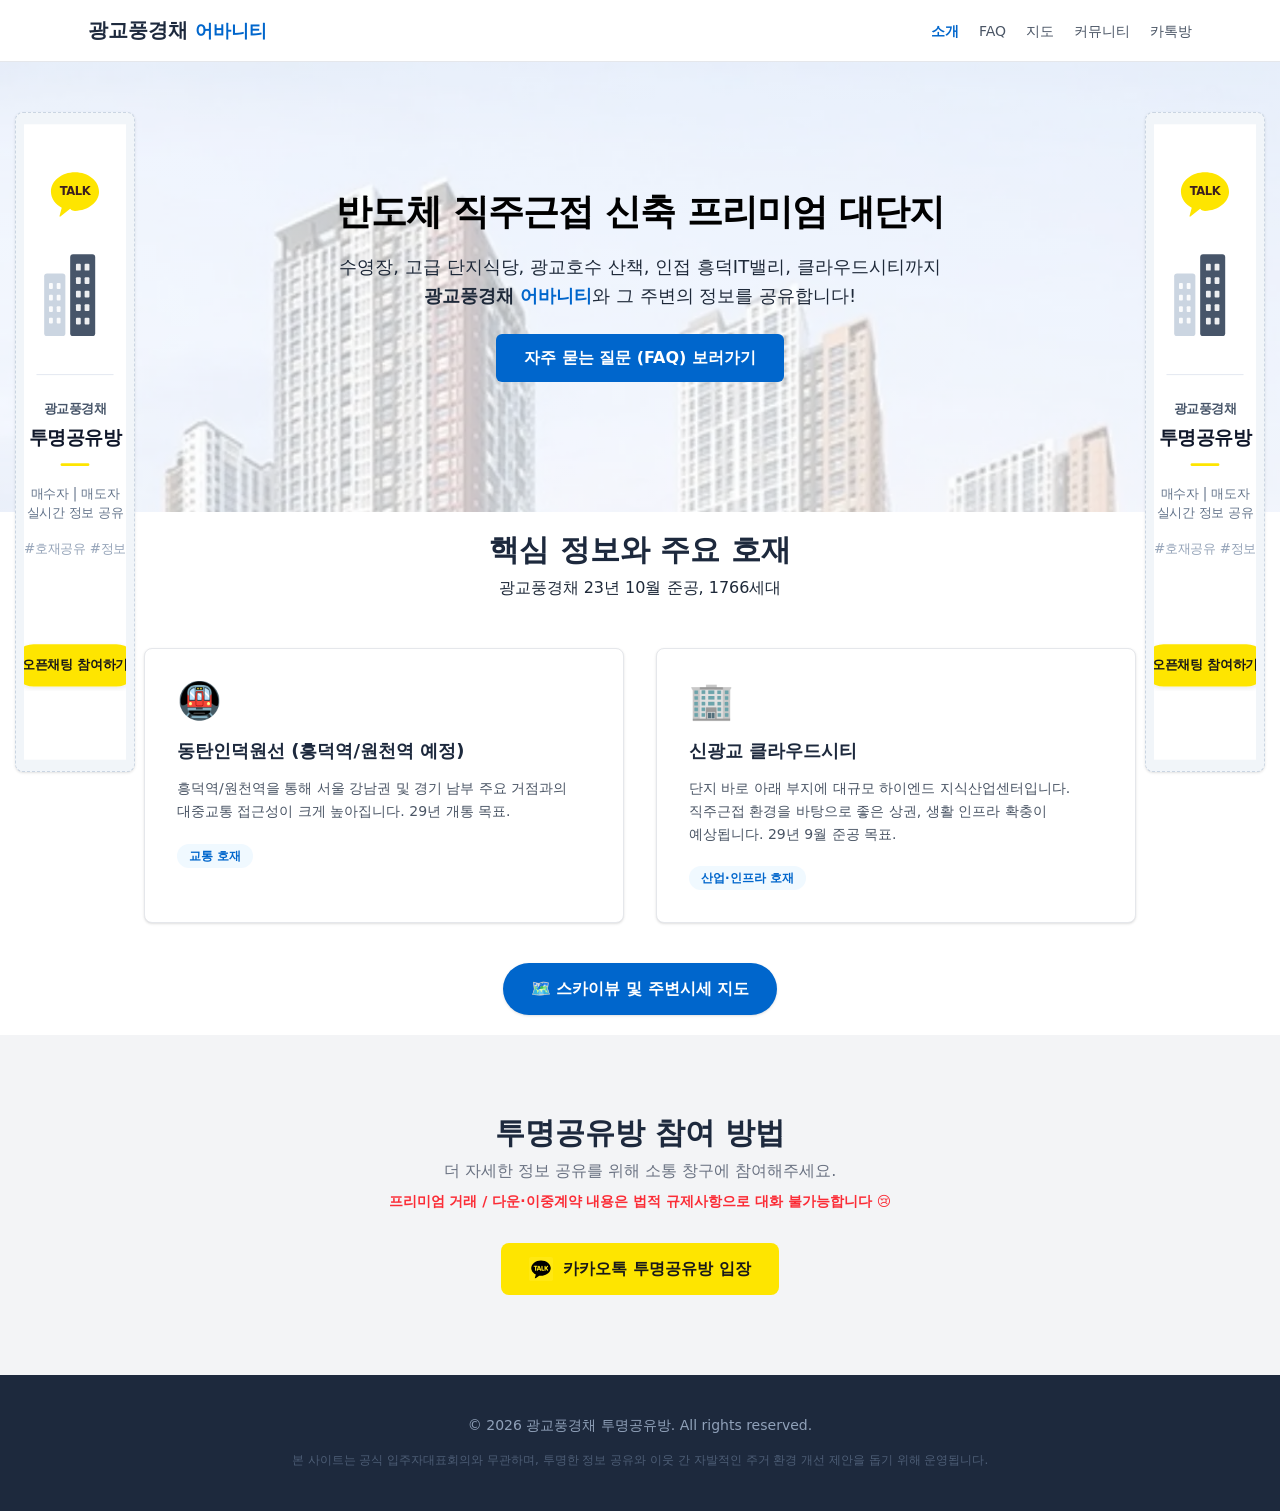
==== commit 988c1e57: "edit: optimize jpg png image to webp" ====
--- a/index.html
+++ b/index.html
@@ -13,7 +13,7 @@
   <meta property="og:url" content="https://jeilpkc.github.io/">
   <meta property="og:title" content="광교 풍경채 어바니티 알아보기! 반도체 직주근접">
   <meta property="og:description" content="광교 풍경채 어바니티 민간임대 분양전환 확정분양가, 매매 방법 및 셔세권 교통 정보를 확인하세요.">
-  <meta property="og:image" content="https://jeilpkc.github.io/assets/001-apartment.jpg">
+  <meta property="og:image" content="assets/001-apartment.webp">
   <title>광교 풍경채 어바니티 알아보기! 반도체 직주근접</title>
   <link rel="icon" type="image/svg+xml" href="assets/002-favicon.svg">
   <link rel="canonical" href="https://jeilpkc.github.io/">
@@ -91,7 +91,7 @@
   <!-- Hero Section -->
   <section id="intro"
     class="relative min-h-[50vh] flex items-center justify-center text-center px-4 py-16 bg-cover bg-no-repeat"
-    style="background-image: linear-gradient(rgba(255, 255, 255, 0.7), rgba(255, 255, 255, 0.7)), url('https://jeilpkc.github.io/assets/001-apartment.jpg'); background-position: center 15%;">
+    style="background-image: linear-gradient(rgba(255, 255, 255, 0.7), rgba(255, 255, 255, 0.7)), url('assets/001-apartment.webp'); background-position: center 15%;">
     <div class="max-w-3xl mx-auto">
       <h2 class="text-3xl md:text-4xl font-extrabold text-black mb-5 tracking-tight break-keep">반도체 직주근접 신축 프리미엄 대단지
       </h2>
